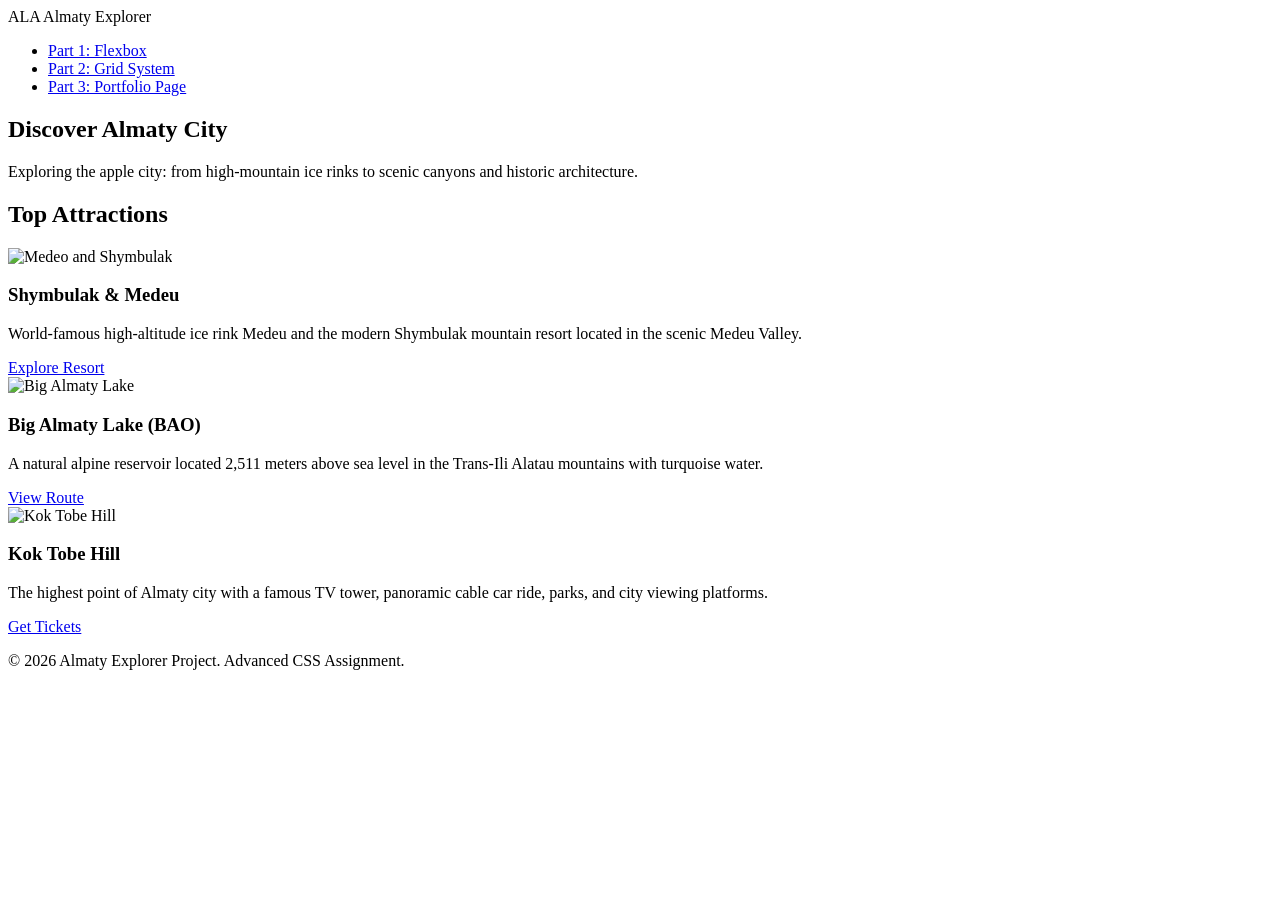
==== index.html @ abfece4b "Add: index.html and grid.html" ====
<!DOCTYPE html>
<html lang="en">
<head>
    <meta charset="UTF-8">
    <meta name="viewport" content="width=device-width, initial-scale=1.0">
    <title>Almaty Guide | Part 1: Flexbox</title>
    <link rel="stylesheet" href="style.css">
    <link href="https://fonts.googleapis.com/css2?family=Plus+Jakarta+Sans:wght@400;600;700&display=swap" rel="stylesheet">
</head>
<body>

    <header class="navbar">
        <div class="logo">
            <span class="logo-badge">ALA</span> Almaty Explorer
        </div>
        <nav>
            <ul class="nav-links">
                <li><a href="index.html" class="active">Part 1: Flexbox</a></li>
                <li><a href="grid.html">Part 2: Grid System</a></li>
                <li><a href="portfolio.html">Part 3: Portfolio Page</a></li>
            </ul>
        </nav>
    </header>

    <main class="container">
        <section class="hero-intro">
            <h1>Discover Almaty City</h1>
            <p>Exploring the apple city: from high-mountain ice rinks to scenic canyons and historic architecture.</p>
        </section>

        <section class="card-section">
            <h2>Top Attractions</h2>
            <div class="card-container">
                <article class="card">
                    <div class="card-image-wrap">
                        <img src="shymbulak-medeo.png" alt="Medeo and Shymbulak">
                    </div>
                    <div class="card-content">
                        <h3>Shymbulak & Medeu</h3>
                        <p>World-famous high-altitude ice rink Medeu and the modern Shymbulak mountain resort located in the scenic Medeu Valley.</p>
                        <a href="#" class="btn">Explore Resort</a>
                    </div>
                </article>

                <article class="card">
                    <div class="card-image-wrap">
                        <img src="bigalmatylake.jpg" alt="Big Almaty Lake">
                    </div>
                    <div class="card-content">
                        <h3>Big Almaty Lake (BAO)</h3>
                        <p>A natural alpine reservoir located 2,511 meters above sea level in the Trans-Ili Alatau mountains with turquoise water.</p>
                        <a href="#" class="btn">View Route</a>
                    </div>
                </article>

                <article class="card">
                    <div class="card-image-wrap">
                        <img src="koktobe.jpg" alt="Kok Tobe Hill">
                    </div>
                    <div class="card-content">
                        <h3>Kok Tobe Hill</h3>
                        <p>The highest point of Almaty city with a famous TV tower, panoramic cable car ride, parks, and city viewing platforms.</p>
                        <a href="#" class="btn">Get Tickets</a>
                    </div>
                </article>
            </div>
        </section>
    </main>

    <footer class="site-footer">
        <p>&copy; 2026 Almaty Explorer Project. Advanced CSS Assignment.</p>
    </footer>

</body>
</html>
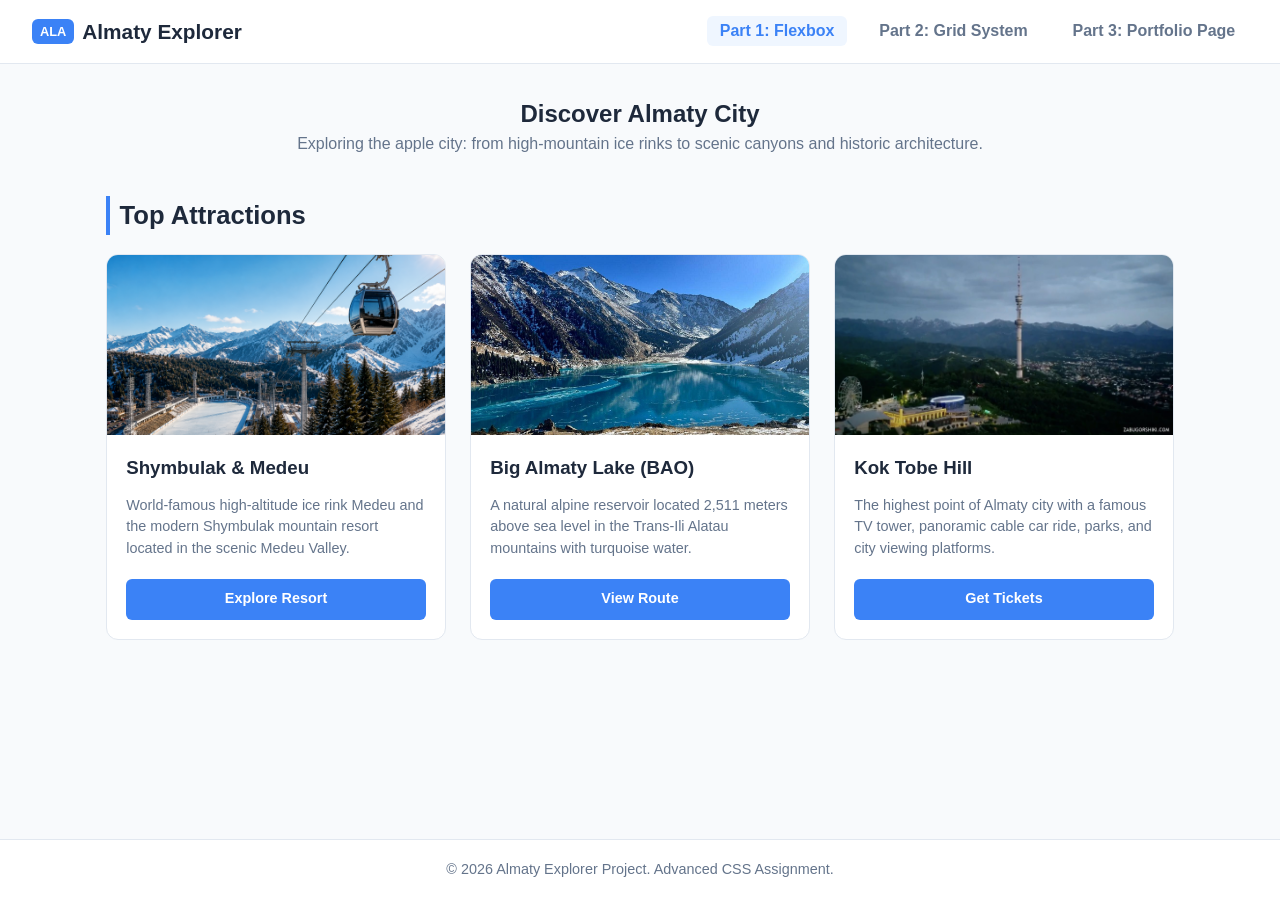
==== commit 73facbe5: "Fix image paths for GitHub Pages" ====
--- a/index.html
+++ b/index.html
@@ -33,7 +33,7 @@
             <div class="card-container">
                 <article class="card">
                     <div class="card-image-wrap">
-                        <img src="shymbulak-medeo.png" alt="Medeo and Shymbulak">
+                        <img src="images/shymbulak-medeo.png" alt="Medeo and Shymbulak">
                     </div>
                     <div class="card-content">
                         <h3>Shymbulak & Medeu</h3>
@@ -44,7 +44,7 @@
 
                 <article class="card">
                     <div class="card-image-wrap">
-                        <img src="bigalmatylake.jpg" alt="Big Almaty Lake">
+                        <img src="images/bigalmatylake.jpg" alt="Big Almaty Lake">
                     </div>
                     <div class="card-content">
                         <h3>Big Almaty Lake (BAO)</h3>
@@ -55,7 +55,7 @@
 
                 <article class="card">
                     <div class="card-image-wrap">
-                        <img src="koktobe.jpg" alt="Kok Tobe Hill">
+                        <img src="images/koktobe.jpg" alt="Kok Tobe Hill">
                     </div>
                     <div class="card-content">
                         <h3>Kok Tobe Hill</h3>
--- a/style.css
+++ b/style.css
@@ -0,0 +1,414 @@
+* {
+    margin: 0;
+    padding: 0;
+    box-sizing: border-box;
+}
+
+body {
+    font-family: 'Plus Jakarta Sans', sans-serif;
+    background-color: #f8fafc;
+    color: #1e293b;
+    line-height: 1.5;
+    min-height: 100vh;
+    display: flex;
+    flex-direction: column;
+}
+
+a {
+    text-decoration: none;
+    color: inherit;
+}
+
+.container {
+    max-width: 1100px;
+    margin: 0 auto;
+    padding: 2rem 1rem;
+    width: 100%;
+    flex: 1;
+}
+
+.hero-intro {
+    text-align: center;
+    margin-bottom: 2.5rem;
+}
+
+.hero-intro p {
+    color: #64748b;
+}
+
+h2 {
+    font-size: 1.6rem;
+    margin-bottom: 1.2rem;
+    border-left: 4px solid #3b82f6;
+    padding-left: 0.6rem;
+}
+
+.navbar {
+    display: flex;
+    justify-content: space-between;
+    align-items: center;
+    padding: 1rem 2rem;
+    background-color: #ffffff;
+    border-bottom: 1px solid #e2e8f0;
+    position: sticky;
+    top: 0;
+    z-index: 100;
+}
+
+.logo {
+    font-weight: 700;
+    font-size: 1.3rem;
+    display: flex;
+    align-items: center;
+    gap: 0.5rem;
+}
+
+.logo-badge {
+    background: #3b82f6;
+    color: #fff;
+    padding: 0.2rem 0.5rem;
+    border-radius: 6px;
+    font-size: 0.8rem;
+}
+
+.nav-links {
+    display: flex;
+    list-style: none;
+    gap: 1.2rem;
+    align-items: center;
+}
+
+.nav-links a {
+    font-weight: 600;
+    color: #64748b;
+    padding: 0.4rem 0.8rem;
+    border-radius: 6px;
+    transition: 0.2s ease;
+}
+
+.nav-links a:hover,
+.nav-links a.active {
+    color: #3b82f6;
+    background: #eff6ff;
+}
+
+.card-container {
+    display: flex;
+    gap: 1.5rem;
+    align-items: stretch;
+}
+
+.card {
+    flex: 1;
+    background: #ffffff;
+    border: 1px solid #e2e8f0;
+    border-radius: 12px;
+    overflow: hidden;
+    display: flex;
+    flex-direction: column;
+    transition: transform 0.2s ease, box-shadow 0.2s ease;
+}
+
+.card:hover {
+    transform: translateY(-5px);
+    box-shadow: 0 10px 20px rgba(0, 0, 0, 0.08);
+}
+
+.card-image-wrap {
+    height: 180px;
+}
+
+.card-image-wrap img {
+    width: 100%;
+    height: 100%;
+    object-fit: cover;
+}
+
+.card-content {
+    padding: 1.2rem;
+    display: flex;
+    flex-direction: column;
+    flex-grow: 1;
+}
+
+.card-content p {
+    color: #64748b;
+    font-size: 0.9rem;
+    margin: 0.8rem 0 1.2rem;
+    flex-grow: 1;
+}
+
+.btn {
+    display: block;
+    text-align: center;
+    background: #3b82f6;
+    color: #ffffff;
+    padding: 0.6rem 1rem;
+    border-radius: 6px;
+    font-weight: 600;
+    font-size: 0.9rem;
+    transition: background 0.2s ease;
+}
+
+.btn:hover {
+    background: #1d4ed8;
+}
+
+.btn-outline {
+    background: transparent;
+    border: 1px solid #cbd5e1;
+    color: #475569;
+}
+
+.btn-outline:hover {
+    background: #f1f5f9;
+    color: #0f172a;
+}
+
+.grid-layout-section {
+    margin-bottom: 3rem;
+}
+
+.grid-page-layout {
+    display: grid;
+    grid-template-columns: 220px 1fr;
+    grid-template-rows: auto 1fr auto;
+    grid-template-areas:
+        "header header"
+        "sidebar main"
+        "footer footer";
+    gap: 1rem;
+    min-height: 350px;
+}
+
+.grid-area-header {
+    grid-area: header;
+    background: #dbeafe;
+    padding: 1rem;
+    border-radius: 8px;
+}
+
+.grid-area-sidebar {
+    grid-area: sidebar;
+    background: #f1f5f9;
+    padding: 1rem;
+    border-radius: 8px;
+}
+
+.grid-area-sidebar ul {
+    list-style: none;
+    margin-top: 0.5rem;
+}
+
+.grid-area-sidebar a {
+    color: #3b82f6;
+    display: block;
+    padding: 0.3rem 0;
+}
+
+.grid-area-main {
+    grid-area: main;
+    background: #ffffff;
+    border: 1px solid #e2e8f0;
+    padding: 1rem;
+    border-radius: 8px;
+}
+
+.grid-area-footer {
+    grid-area: footer;
+    background: #e2e8f0;
+    padding: 0.8rem;
+    text-align: center;
+    border-radius: 8px;
+    color: #64748b;
+}
+
+.image-gallery {
+    display: grid;
+    grid-template-columns: repeat(3, 1fr);
+    gap: 1rem;
+}
+
+.gallery-item {
+    position: relative;
+    height: 200px;
+    border-radius: 8px;
+    overflow: hidden;
+}
+
+.gallery-item img {
+    width: 100%;
+    height: 100%;
+    object-fit: cover;
+    transition: transform 0.3s ease;
+}
+
+.gallery-overlay {
+    position: absolute;
+    inset: 0;
+    background: rgba(15, 23, 42, 0.75);
+    color: #ffffff;
+    display: flex;
+    flex-direction: column;
+    justify-content: center;
+    align-items: center;
+    opacity: 0;
+    transition: opacity 0.3s ease;
+    padding: 0.8rem;
+    text-align: center;
+}
+
+.gallery-item:hover img {
+    transform: scale(1.08);
+}
+
+.gallery-item:hover .gallery-overlay {
+    opacity: 1;
+}
+
+.portfolio-container {
+    max-width: 1100px;
+    margin: 0 auto;
+    padding: 2rem 1rem;
+    display: grid;
+    grid-template-columns: 1fr 280px;
+    gap: 2rem;
+    flex: 1;
+}
+
+.section-desc {
+    color: #64748b;
+    margin-bottom: 1.5rem;
+}
+
+.portfolio-grid {
+    display: grid;
+    grid-template-columns: repeat(auto-fit, minmax(250px, 1fr));
+    gap: 1.2rem;
+}
+
+.project-card {
+    background: #ffffff;
+    border: 1px solid #e2e8f0;
+    border-radius: 12px;
+    padding: 1.2rem;
+    display: flex;
+    flex-direction: column;
+    justify-content: space-between;
+    transition: transform 0.2s ease;
+}
+
+.project-card:hover {
+    transform: translateY(-3px);
+}
+
+.project-info .tag {
+    font-size: 0.75rem;
+    font-weight: 700;
+    color: #3b82f6;
+    text-transform: uppercase;
+}
+
+.project-info h3 {
+    margin: 0.4rem 0;
+}
+
+.project-info p {
+    color: #64748b;
+    font-size: 0.88rem;
+    margin-bottom: 1rem;
+}
+
+.project-footer {
+    display: flex;
+    gap: 0.5rem;
+}
+
+.project-footer .btn {
+    flex: 1;
+}
+
+.portfolio-sidebar {
+    display: flex;
+    flex-direction: column;
+    gap: 1.2rem;
+}
+
+.widget {
+    background: #ffffff;
+    border: 1px solid #e2e8f0;
+    padding: 1.2rem;
+    border-radius: 12px;
+}
+
+.profile-widget {
+    text-align: center;
+}
+
+.avatar {
+    width: 60px;
+    height: 60px;
+    border-radius: 50%;
+    background: #3b82f6;
+    color: #fff;
+    display: flex;
+    align-items: center;
+    justify-content: center;
+    margin: 0 auto 0.8rem;
+    font-weight: 700;
+}
+
+.skill-tags {
+    display: flex;
+    flex-wrap: wrap;
+    gap: 0.4rem;
+    margin-top: 0.8rem;
+}
+
+.skill-tags span {
+    background: #f1f5f9;
+    padding: 0.2rem 0.5rem;
+    border-radius: 4px;
+    font-size: 0.75rem;
+    color: #475569;
+}
+
+.site-footer {
+    background: #ffffff;
+    border-top: 1px solid #e2e8f0;
+    text-align: center;
+    padding: 1.2rem;
+    color: #64748b;
+    font-size: 0.9rem;
+    margin-top: auto;
+}
+
+@media (max-width: 850px) {
+    .portfolio-container {
+        grid-template-columns: 1fr;
+    }
+}
+
+@media (max-width: 768px) {
+    .navbar {
+        flex-direction: column;
+        gap: 0.8rem;
+    }
+
+    .card-container {
+        flex-direction: column;
+    }
+
+    .grid-page-layout {
+        grid-template-columns: 1fr;
+        grid-template-areas:
+            "header"
+            "sidebar"
+            "main"
+            "footer";
+    }
+
+    .image-gallery {
+        grid-template-columns: repeat(auto-fit, minmax(200px, 1fr));
+    }
+}
